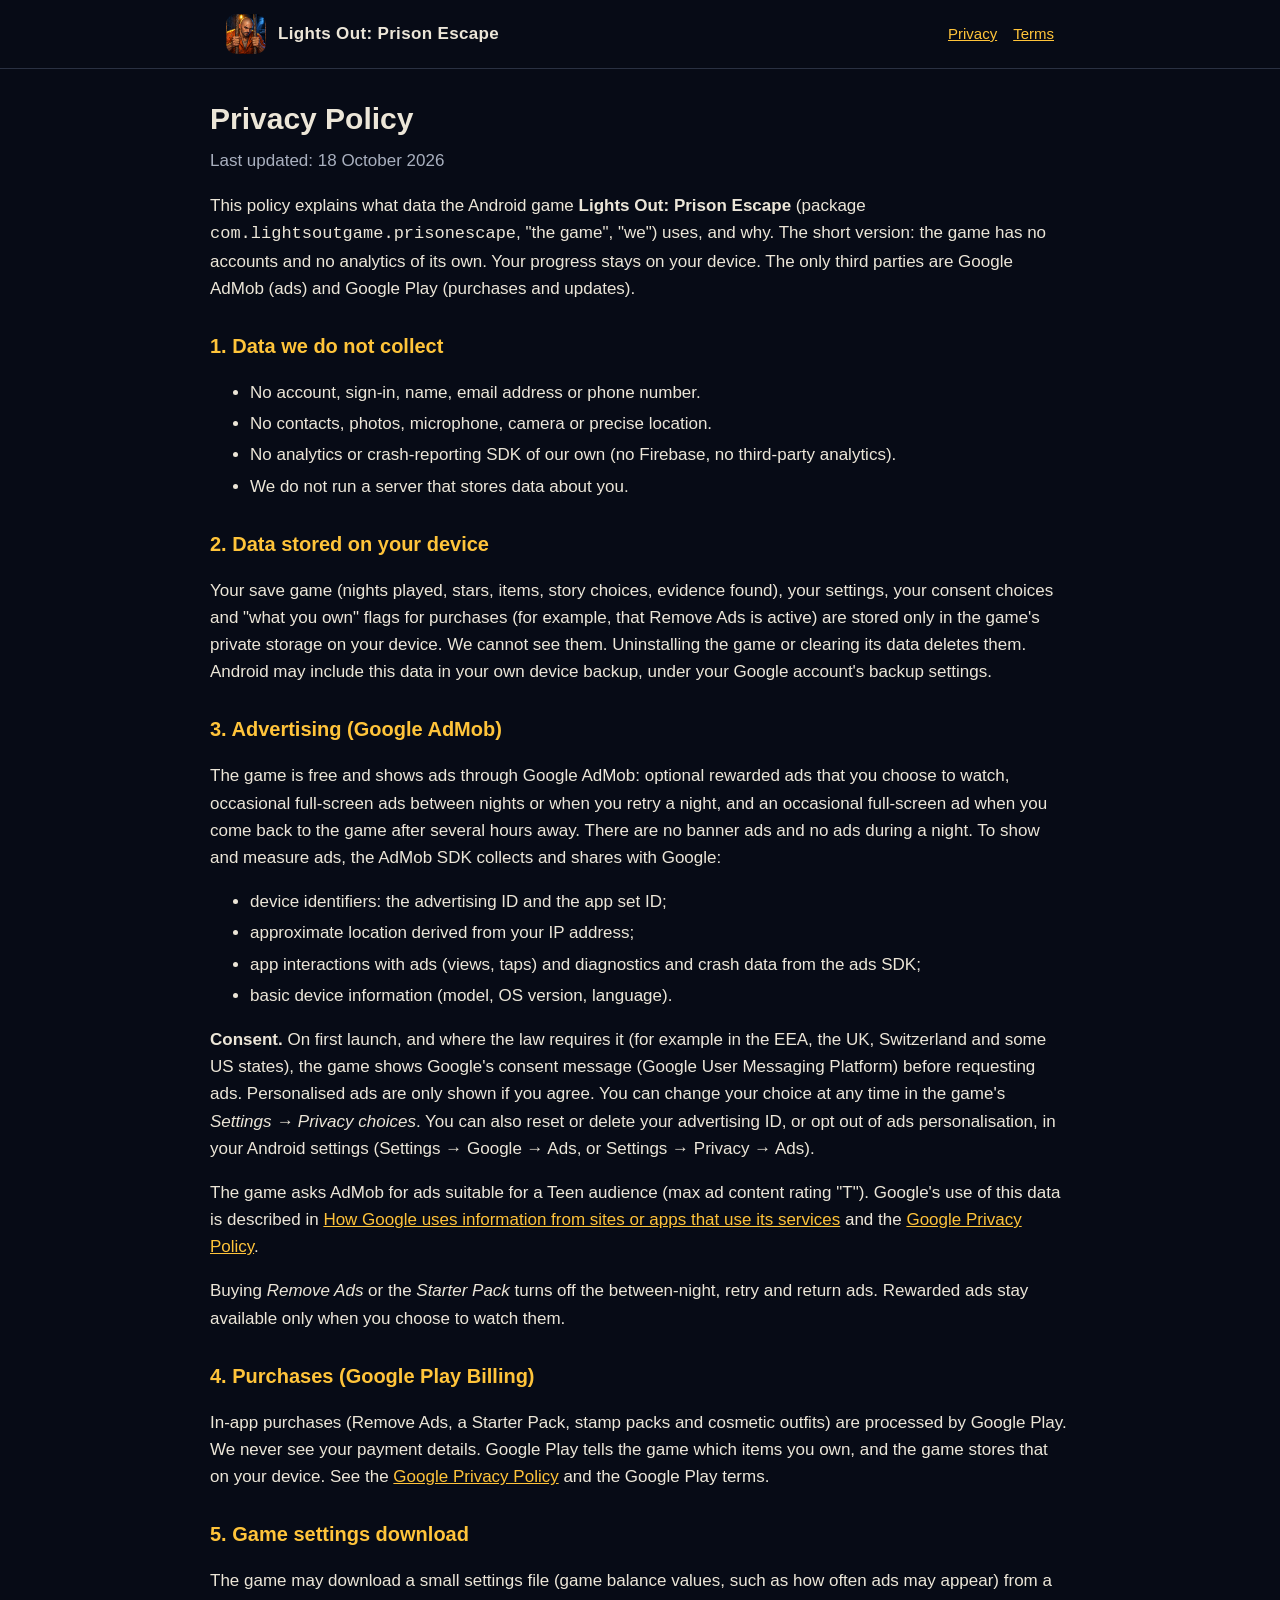
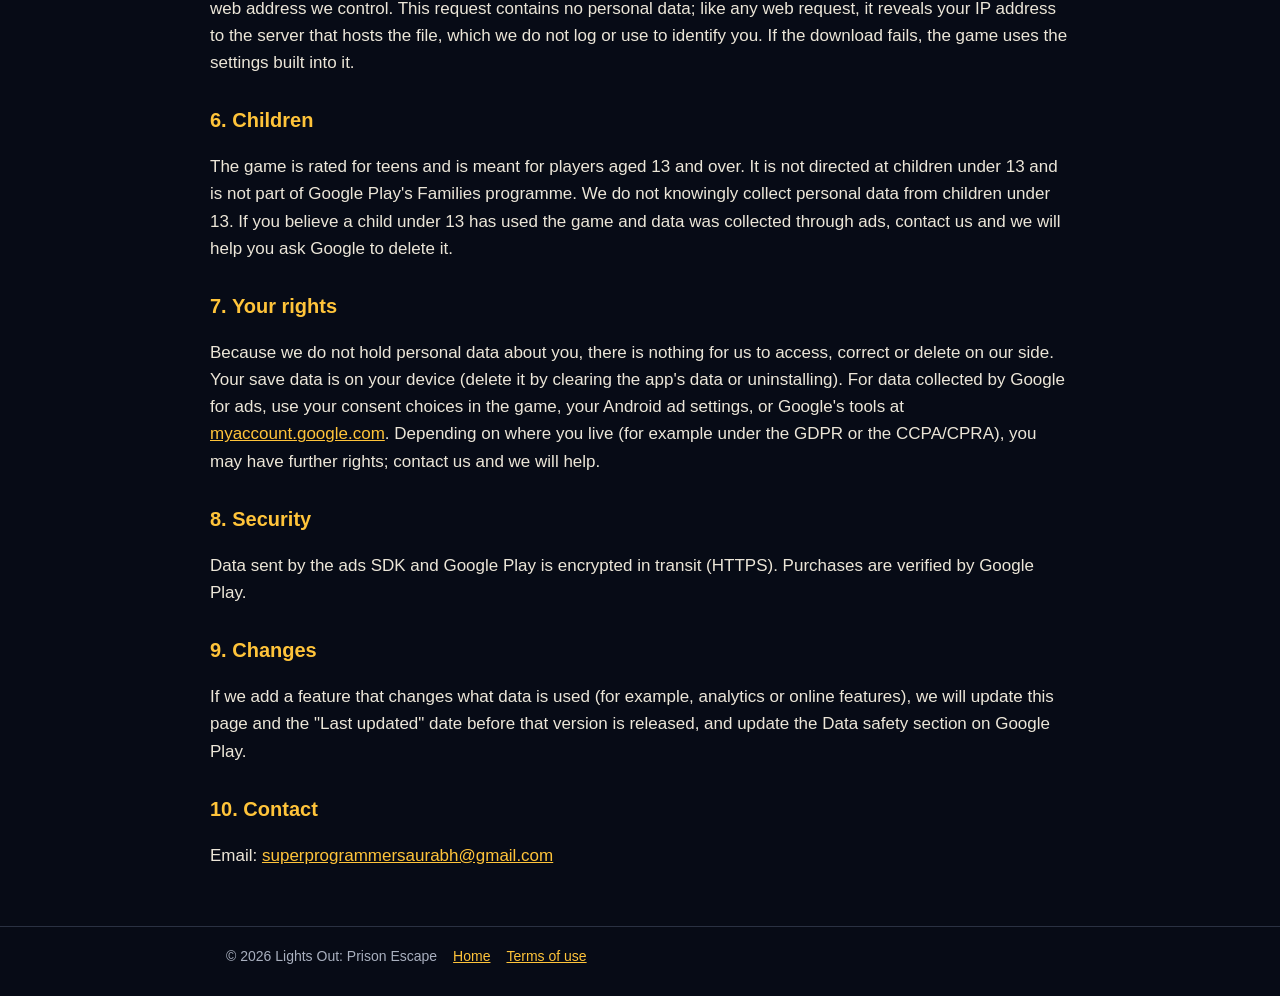
==== privacy.html @ fd7f66fe "Lights Out: Prison Escape site (privacy, terms)" ====
<!doctype html>
<html lang="en">
<head>
<meta charset="utf-8">
<meta name="viewport" content="width=device-width, initial-scale=1">
<title>Privacy Policy</title>
<meta name="description" content="Privacy policy for the Android game Lights Out: Prison Escape.">
<link rel="icon" href="icon.png">
<link rel="stylesheet" href="style.css">
</head>
<body>
<header class="top"><div class="wrap">
  <img src="icon.png" alt="">
  <a class="home" href="index.html">Lights Out: Prison Escape</a>
  <nav><a href="privacy.html">Privacy</a><a href="terms.html">Terms</a></nav>
</div></header>

<main class="wrap doc">
<h1>Privacy Policy</h1>
<p class="date">Last updated: 18 October 2026</p>

<p>This policy explains what data the Android game <strong>Lights Out: Prison Escape</strong>
(package <code>com.lightsoutgame.prisonescape</code>, "the game", "we") uses, and why. The short version:
the game has no accounts and no analytics of its own. Your progress stays on your device. The only third parties are
Google AdMob (ads) and Google Play (purchases and updates).</p>

<h2>1. Data we do not collect</h2>
<ul>
  <li>No account, sign-in, name, email address or phone number.</li>
  <li>No contacts, photos, microphone, camera or precise location.</li>
  <li>No analytics or crash-reporting SDK of our own (no Firebase, no third-party analytics).</li>
  <li>We do not run a server that stores data about you.</li>
</ul>

<h2>2. Data stored on your device</h2>
<p>Your save game (nights played, stars, items, story choices, evidence found), your settings, your consent choices and
"what you own" flags for purchases (for example, that Remove Ads is active) are stored only in the game's private
storage on your device. We cannot see them. Uninstalling the game or clearing its data deletes them. Android may
include this data in your own device backup, under your Google account's backup settings.</p>

<h2>3. Advertising (Google AdMob)</h2>
<p>The game is free and shows ads through Google AdMob: optional rewarded ads that you choose to watch,
occasional full-screen ads between nights or when you retry a night, and an occasional full-screen ad when you come
back to the game after several hours away. There are no banner ads and no ads during a night. To show and measure ads, the AdMob SDK collects
and shares with Google:</p>
<ul>
  <li>device identifiers: the advertising ID and the app set ID;</li>
  <li>approximate location derived from your IP address;</li>
  <li>app interactions with ads (views, taps) and diagnostics and crash data from the ads SDK;</li>
  <li>basic device information (model, OS version, language).</li>
</ul>
<p><strong>Consent.</strong> On first launch, and where the law requires it (for example in the EEA, the UK,
Switzerland and some US states), the game shows Google's consent message (Google User Messaging Platform) before
requesting ads. Personalised ads are only shown if you agree. You can change your choice at any time in the game's
<em>Settings &rarr; Privacy choices</em>. You can also reset or delete your advertising ID, or opt out of ads
personalisation, in your Android settings (Settings &rarr; Google &rarr; Ads, or Settings &rarr; Privacy &rarr; Ads).</p>
<p>The game asks AdMob for ads suitable for a Teen audience (max ad content rating "T"). Google's use of this data is
described in <a href="https://policies.google.com/technologies/partner-sites">How Google uses information from sites or
apps that use its services</a> and the <a href="https://policies.google.com/privacy">Google Privacy Policy</a>.</p>
<p>Buying <em>Remove Ads</em> or the <em>Starter Pack</em> turns off the between-night, retry and return ads. Rewarded ads stay available
only when you choose to watch them.</p>

<h2>4. Purchases (Google Play Billing)</h2>
<p>In-app purchases (Remove Ads, a Starter Pack, stamp packs and cosmetic outfits) are processed by Google Play.
We never see your payment details. Google Play tells the game which items you own, and the game stores that on your
device. See the <a href="https://policies.google.com/privacy">Google Privacy Policy</a> and the Google Play terms.</p>

<h2>5. Game settings download</h2>
<p>The game may download a small settings file (game balance values, such as how often ads may appear) from a web
address we control. This request contains no personal data; like any web request, it reveals your IP address to the
server that hosts the file, which we do not log or use to identify you. If the download fails, the game uses the
settings built into it.</p>

<h2>6. Children</h2>
<p>The game is rated for teens and is meant for players aged 13 and over. It is not directed at children under 13
and is not part of Google Play's Families programme. We do not knowingly collect personal data from children under 13.
If you believe a child under 13 has used the game and data was collected through ads, contact us and we will help you
ask Google to delete it.</p>

<h2>7. Your rights</h2>
<p>Because we do not hold personal data about you, there is nothing for us to access, correct or delete on our side.
Your save data is on your device (delete it by clearing the app's data or uninstalling). For data collected by Google
for ads, use your consent choices in the game, your Android ad settings, or Google's tools at
<a href="https://myaccount.google.com/data-and-privacy">myaccount.google.com</a>. Depending on where you live
(for example under the GDPR or the CCPA/CPRA), you may have further rights; contact us and we will help.</p>

<h2>8. Security</h2>
<p>Data sent by the ads SDK and Google Play is encrypted in transit (HTTPS). Purchases are verified by Google Play.</p>

<h2>9. Changes</h2>
<p>If we add a feature that changes what data is used (for example, analytics or online features), we will update this
page and the "Last updated" date before that version is released, and update the Data safety section on Google Play.</p>

<h2>10. Contact</h2>
<p>Email: <a href="mailto:superprogrammersaurabh@gmail.com">superprogrammersaurabh@gmail.com</a></p>
</main>

<footer><div class="wrap">
  <span>&copy; 2026 Lights Out: Prison Escape</span>
  <a href="index.html">Home</a>
  <a href="terms.html">Terms of use</a>
</div></footer>
</body>
</html>
---- style.css ----
:root {
  --night: #070b16;
  --panel: #111827;
  --text: #ece6d8;
  --muted: #a9b0bf;
  --sodium: #ffc43a;
  --orange: #ec681e;
  --blue: #78aaf5;
  --line: #2a3142;
}
* { box-sizing: border-box; }
html, body { margin: 0; padding: 0; }
body {
  background: var(--night);
  color: var(--text);
  font: 17px/1.6 -apple-system, BlinkMacSystemFont, "Segoe UI", Roboto, Helvetica, Arial, sans-serif;
}
a { color: var(--sodium); }
.wrap { max-width: 860px; margin: 0 auto; padding: 0 16px; }
header.top { border-bottom: 1px solid var(--line); }
header.top .wrap { display: flex; align-items: center; gap: 12px; padding-top: 14px; padding-bottom: 14px; }
header.top img { width: 40px; height: 40px; border-radius: 10px; }
header.top a.home { color: var(--text); text-decoration: none; font-weight: 700; letter-spacing: .02em; }
header.top nav { margin-left: auto; display: flex; gap: 16px; font-size: 15px; }
.hero { position: relative; }
.hero img.banner { width: 100%; height: auto; display: block; border-radius: 0 0 14px 14px; }
.pitch { padding: 28px 0 8px; }
.pitch h1 { font-size: 34px; line-height: 1.15; margin: 0 0 10px; }
.pitch h1 span { color: var(--sodium); }
.pitch p { color: var(--muted); margin: 0 0 12px; }
.cta { display: inline-block; background: var(--orange); color: #160b04; font-weight: 800; padding: 12px 22px;
  border-radius: 999px; text-decoration: none; margin: 8px 0 0; }
.features { display: grid; grid-template-columns: repeat(auto-fit, minmax(240px, 1fr)); gap: 14px; padding: 22px 0; }
.features div { background: var(--panel); border: 1px solid var(--line); border-left: 4px solid var(--sodium);
  border-radius: 10px; padding: 14px 16px; }
.features h3 { margin: 0 0 6px; font-size: 17px; color: var(--sodium); }
.features p { margin: 0; color: var(--muted); font-size: 15px; }
main.doc { padding: 26px 0 40px; }
main.doc h1 { font-size: 30px; margin: 0 0 4px; }
main.doc h2 { font-size: 20px; color: var(--sodium); margin: 28px 0 8px; }
main.doc .date { color: var(--muted); margin: 0 0 18px; }
main.doc li { margin: 4px 0; }
table { border-collapse: collapse; width: 100%; font-size: 15px; }
th, td { border: 1px solid var(--line); padding: 8px 10px; text-align: left; vertical-align: top; }
th { background: var(--panel); }
.tablewrap { overflow-x: auto; }
footer { border-top: 1px solid var(--line); color: var(--muted); font-size: 14px; padding: 18px 0 30px; }
footer .wrap { display: flex; flex-wrap: wrap; gap: 16px; }
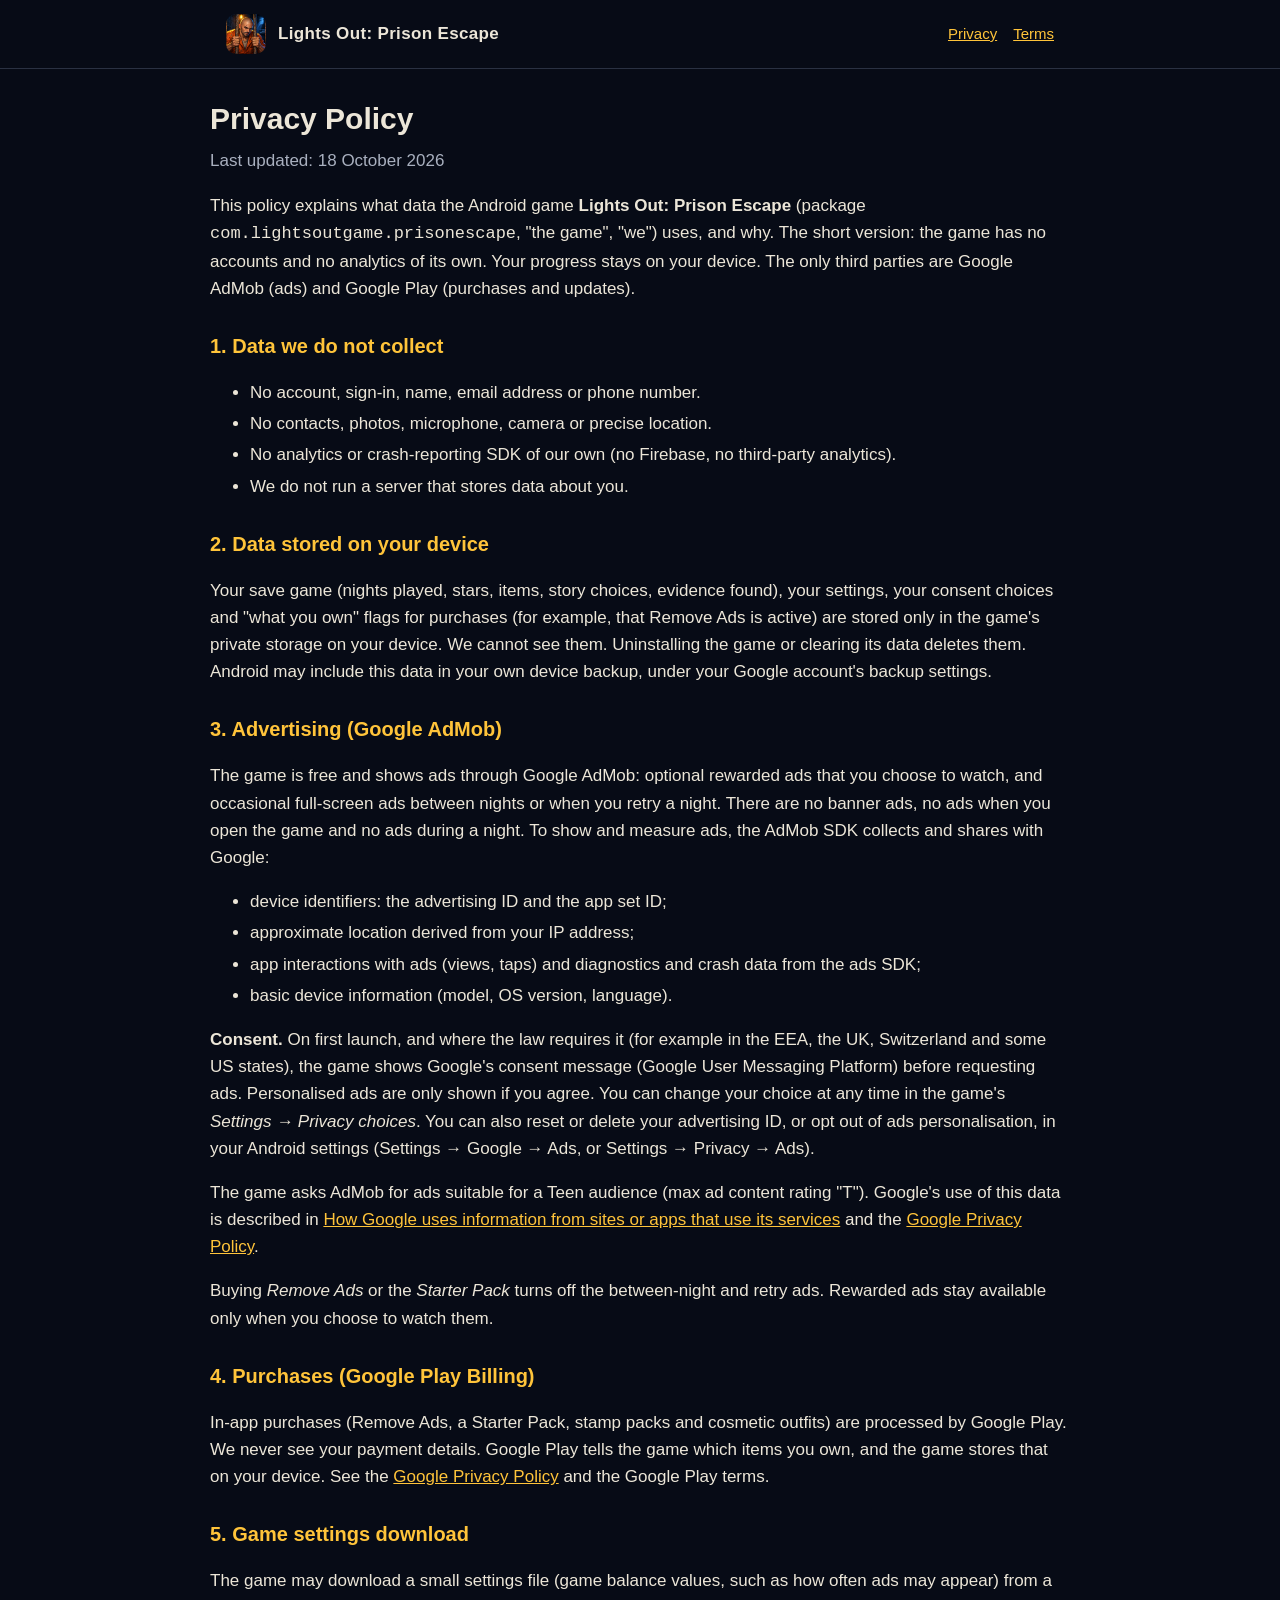
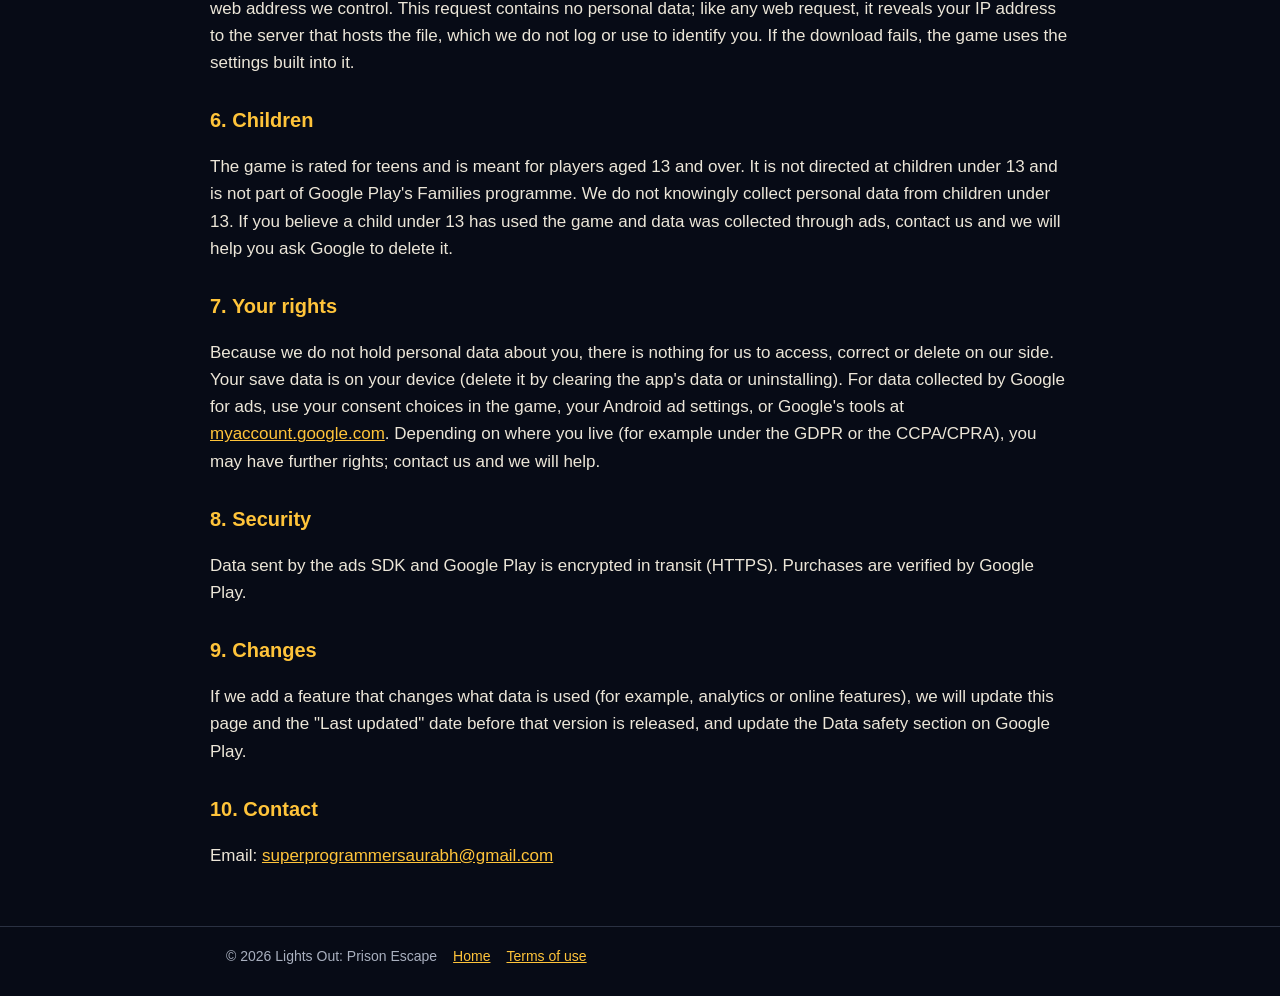
==== commit 816ec623: "Privacy: ad formats as shipped (rewarded + interstitial only)" ====
--- a/privacy.html
+++ b/privacy.html
@@ -39,9 +39,9 @@
 include this data in your own device backup, under your Google account's backup settings.</p>
 
 <h2>3. Advertising (Google AdMob)</h2>
-<p>The game is free and shows ads through Google AdMob: optional rewarded ads that you choose to watch,
-occasional full-screen ads between nights or when you retry a night, and an occasional full-screen ad when you come
-back to the game after several hours away. There are no banner ads and no ads during a night. To show and measure ads, the AdMob SDK collects
+<p>The game is free and shows ads through Google AdMob: optional rewarded ads that you choose to watch, and
+occasional full-screen ads between nights or when you retry a night. There are no banner ads, no ads when you open
+the game and no ads during a night. To show and measure ads, the AdMob SDK collects
 and shares with Google:</p>
 <ul>
   <li>device identifiers: the advertising ID and the app set ID;</li>
@@ -57,7 +57,7 @@
 <p>The game asks AdMob for ads suitable for a Teen audience (max ad content rating "T"). Google's use of this data is
 described in <a href="https://policies.google.com/technologies/partner-sites">How Google uses information from sites or
 apps that use its services</a> and the <a href="https://policies.google.com/privacy">Google Privacy Policy</a>.</p>
-<p>Buying <em>Remove Ads</em> or the <em>Starter Pack</em> turns off the between-night, retry and return ads. Rewarded ads stay available
+<p>Buying <em>Remove Ads</em> or the <em>Starter Pack</em> turns off the between-night and retry ads. Rewarded ads stay available
 only when you choose to watch them.</p>
 
 <h2>4. Purchases (Google Play Billing)</h2>
